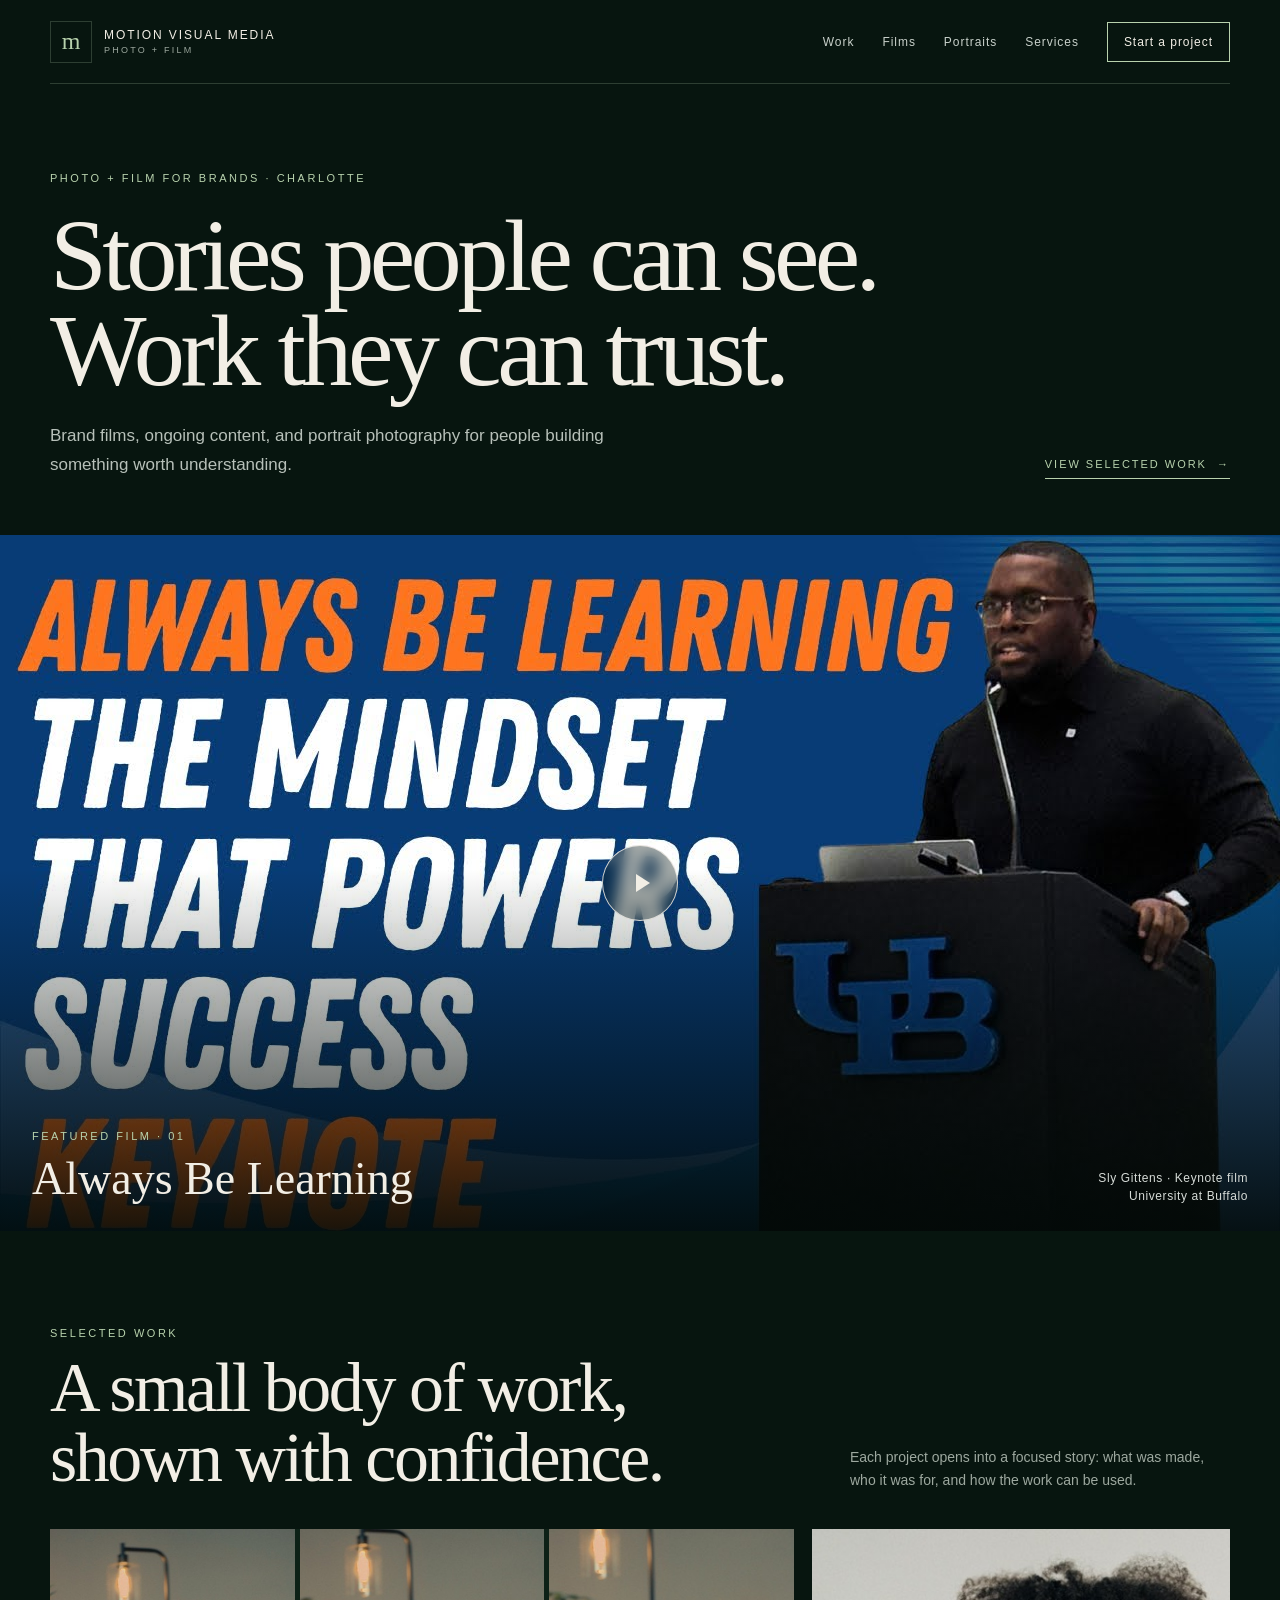
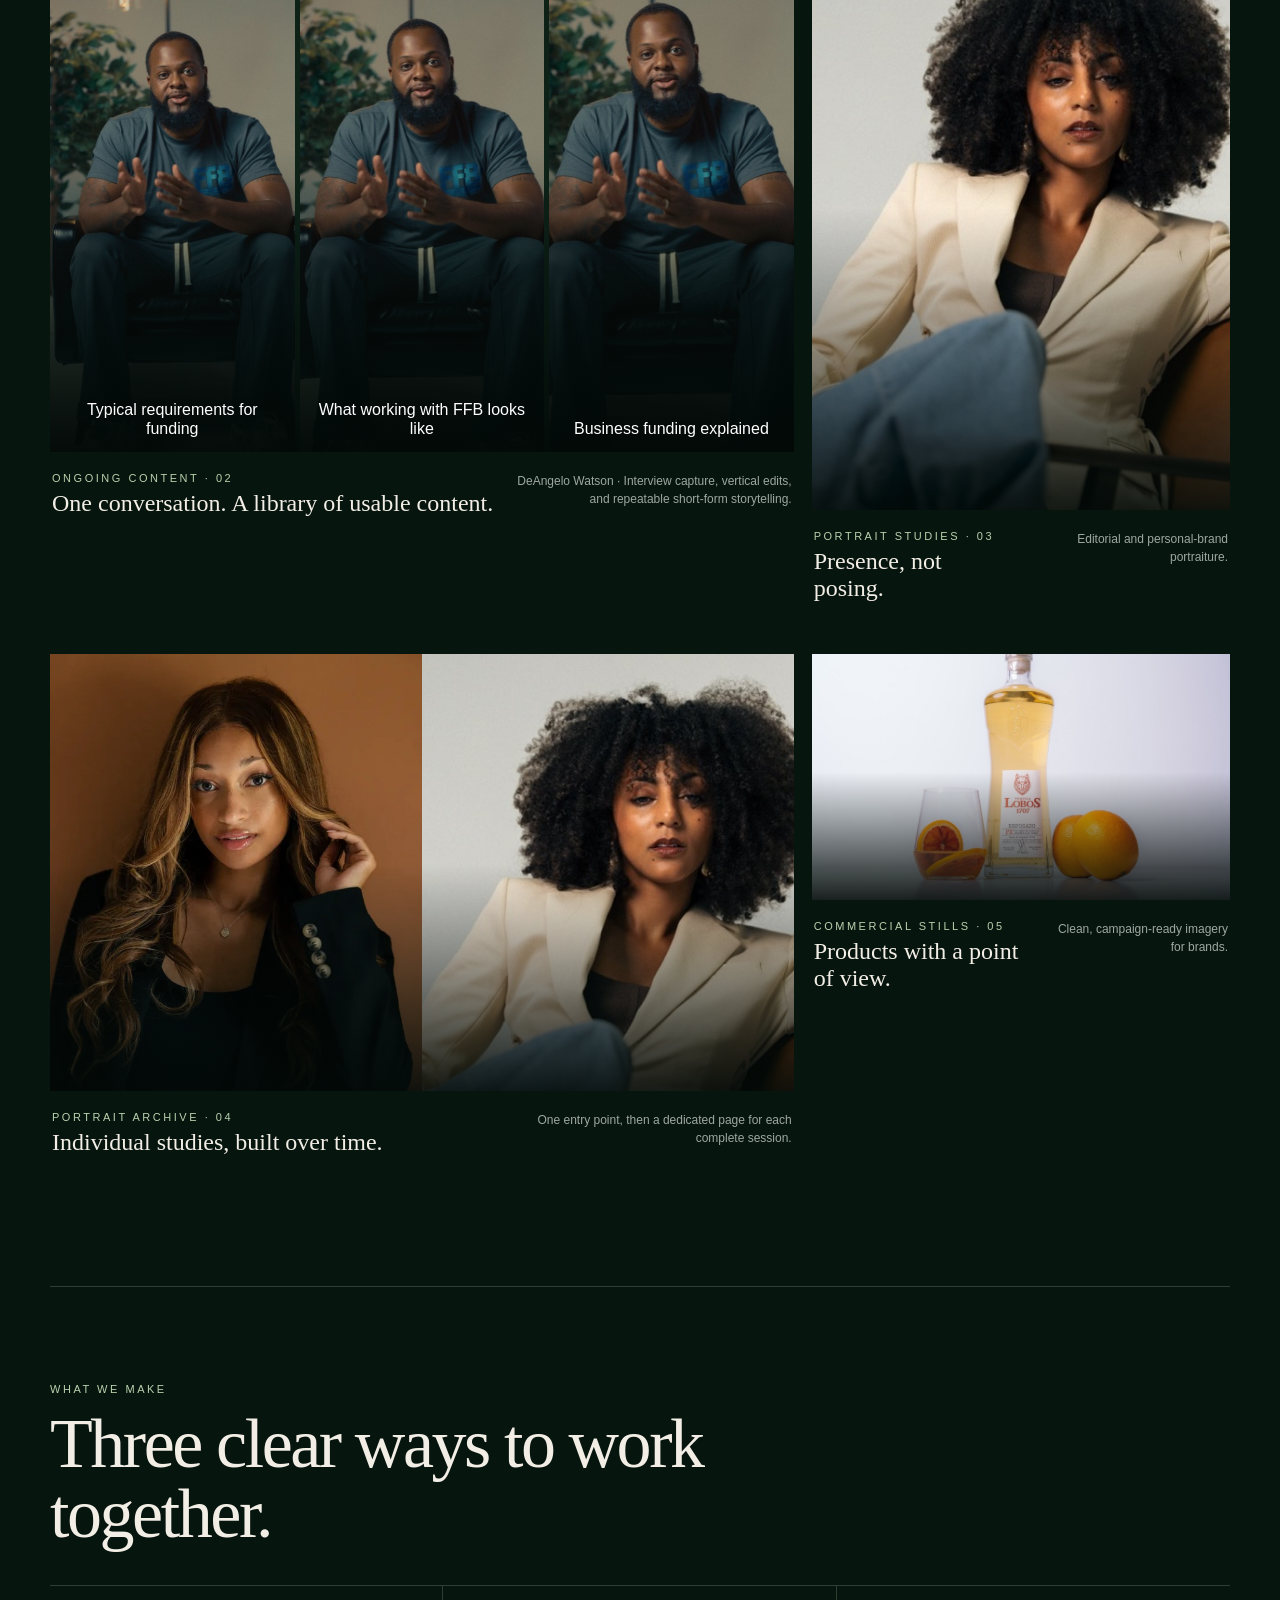
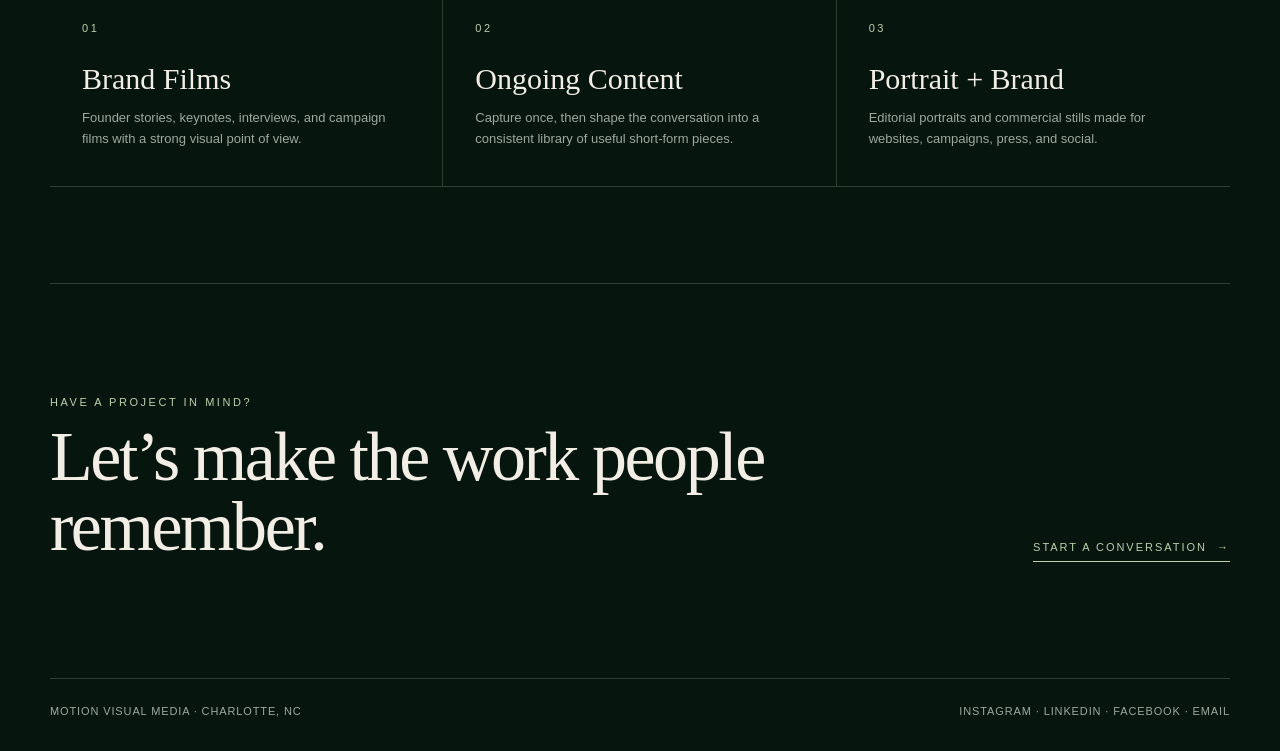
==== focused-homepage-preview/index.html @ 2c81a567 "Add focused homepage preview" ====
<!doctype html>
<html lang="en">
<head>
  <meta charset="utf-8">
  <meta name="viewport" content="width=device-width, initial-scale=1">
  <meta name="robots" content="noindex, nofollow">
  <title>Motion Visual Media — Focused Homepage Preview</title>
  <style>html,body{margin:0;background:#07150f}body{min-width:320px}</style>
</head>
<body>
<div id="mvm-focus-mockup">
  <style>
    #mvm-focus-mockup {
      --mvm-ink: #f2eee5;
      --mvm-forest: #07150f;
      --mvm-forest-soft: #0d2117;
      --mvm-mint: #b8d2ad;
      --mvm-line: rgba(184, 210, 173, 0.22);
      --mvm-muted: #9da89f;
      --mvm-black: #020907;
      --mvm-serif: Georgia, 'Times New Roman', serif;
      --mvm-sans: Inter, ui-sans-serif, -apple-system, BlinkMacSystemFont, 'Segoe UI', sans-serif;
      color: var(--mvm-ink);
      background: var(--mvm-forest);
      font-family: var(--mvm-sans);
      width: 100%;
      overflow: hidden;
    }

    #mvm-focus-mockup * { box-sizing: border-box; }
    #mvm-focus-mockup a { color: inherit; text-decoration: none; }
    #mvm-focus-mockup img { display: block; width: 100%; height: 100%; object-fit: cover; }

    #mvm-focus-mockup .mvm-shell {
      width: min(1180px, calc(100% - 48px));
      margin: 0 auto;
    }

    #mvm-focus-mockup .mvm-nav {
      min-height: 84px;
      display: flex;
      align-items: center;
      justify-content: space-between;
      gap: 24px;
      border-bottom: 1px solid var(--mvm-line);
    }

    #mvm-focus-mockup .mvm-logo {
      display: flex;
      align-items: center;
      gap: 12px;
      min-width: 170px;
    }

    #mvm-focus-mockup .mvm-mark {
      width: 42px;
      height: 42px;
      border: 1px solid var(--mvm-line);
      display: grid;
      place-items: center;
      font-family: var(--mvm-serif);
      font-size: 24px;
      color: var(--mvm-mint);
    }

    #mvm-focus-mockup .mvm-logo-copy strong,
    #mvm-focus-mockup .mvm-logo-copy span { display: block; }
    #mvm-focus-mockup .mvm-logo-copy strong { font-size: 12px; letter-spacing: 0.16em; font-weight: 500; }
    #mvm-focus-mockup .mvm-logo-copy span { margin-top: 3px; color: var(--mvm-muted); font-size: 9px; letter-spacing: 0.25em; }

    #mvm-focus-mockup .mvm-links {
      display: flex;
      align-items: center;
      gap: 28px;
      color: #c8d0ca;
      font-size: 12px;
      letter-spacing: 0.08em;
    }

    #mvm-focus-mockup .mvm-start {
      border: 1px solid var(--mvm-mint);
      padding: 12px 16px;
      color: var(--mvm-ink);
    }

    #mvm-focus-mockup .mvm-hero {
      padding: 88px 0 56px;
    }

    #mvm-focus-mockup .mvm-kicker,
    #mvm-focus-mockup .mvm-number,
    #mvm-focus-mockup .mvm-label {
      color: var(--mvm-mint);
      text-transform: uppercase;
      letter-spacing: 0.23em;
      font-size: 11px;
      font-weight: 500;
    }

    #mvm-focus-mockup .mvm-hero h1 {
      max-width: 900px;
      margin: 24px 0 24px;
      font-family: var(--mvm-serif);
      font-size: clamp(54px, 8vw, 108px);
      line-height: 0.93;
      letter-spacing: -0.045em;
      font-weight: 400;
    }

    #mvm-focus-mockup .mvm-hero-bottom {
      display: flex;
      justify-content: space-between;
      align-items: end;
      gap: 36px;
    }

    #mvm-focus-mockup .mvm-hero p {
      max-width: 610px;
      margin: 0;
      color: #b7c0b9;
      font-size: 17px;
      line-height: 1.65;
    }

    #mvm-focus-mockup .mvm-text-link {
      flex: 0 0 auto;
      padding: 12px 0 8px;
      border-bottom: 1px solid var(--mvm-mint);
      color: var(--mvm-mint);
      text-transform: uppercase;
      letter-spacing: 0.18em;
      font-size: 11px;
    }

    #mvm-focus-mockup .mvm-feature {
      display: block;
      position: relative;
      aspect-ratio: 16 / 8.7;
      min-height: 360px;
      overflow: hidden;
      background: var(--mvm-black);
    }

    #mvm-focus-mockup .mvm-feature::after,
    #mvm-focus-mockup .mvm-work-image::after {
      content: '';
      position: absolute;
      inset: 0;
      background: linear-gradient(180deg, transparent 48%, rgba(2, 9, 7, 0.9) 100%);
      pointer-events: none;
    }

    #mvm-focus-mockup .mvm-feature img { object-position: center; }
    #mvm-focus-mockup .mvm-play {
      position: absolute;
      left: 50%;
      top: 50%;
      z-index: 2;
      transform: translate(-50%, -50%);
      width: 76px;
      height: 76px;
      border: 1px solid rgba(242, 238, 229, 0.85);
      border-radius: 50%;
      display: grid;
      place-items: center;
      background: rgba(7, 21, 15, 0.35);
      backdrop-filter: blur(8px);
    }

    #mvm-focus-mockup .mvm-play span {
      width: 0;
      height: 0;
      margin-left: 5px;
      border-top: 9px solid transparent;
      border-bottom: 9px solid transparent;
      border-left: 14px solid var(--mvm-ink);
    }

    #mvm-focus-mockup .mvm-feature-caption {
      position: absolute;
      z-index: 2;
      left: 32px;
      right: 32px;
      bottom: 26px;
      display: flex;
      align-items: end;
      justify-content: space-between;
      gap: 20px;
    }

    #mvm-focus-mockup .mvm-feature-caption h2 {
      margin: 8px 0 0;
      font-family: var(--mvm-serif);
      font-size: clamp(28px, 4vw, 46px);
      font-weight: 400;
    }

    #mvm-focus-mockup .mvm-feature-caption p {
      max-width: 300px;
      margin: 0;
      text-align: right;
      color: #d6dbd7;
      font-size: 12px;
      line-height: 1.5;
      letter-spacing: 0.05em;
    }

    #mvm-focus-mockup .mvm-section {
      padding: 96px 0;
      border-bottom: 1px solid var(--mvm-line);
    }

    #mvm-focus-mockup .mvm-section-head {
      display: flex;
      align-items: end;
      justify-content: space-between;
      gap: 28px;
      margin-bottom: 36px;
    }

    #mvm-focus-mockup .mvm-section-head h2,
    #mvm-focus-mockup .mvm-cta h2 {
      margin: 14px 0 0;
      max-width: 720px;
      font-family: var(--mvm-serif);
      font-size: clamp(38px, 6vw, 70px);
      line-height: 1;
      letter-spacing: -0.035em;
      font-weight: 400;
    }

    #mvm-focus-mockup .mvm-section-head p {
      max-width: 380px;
      margin: 0;
      color: var(--mvm-muted);
      font-size: 14px;
      line-height: 1.65;
    }

    #mvm-focus-mockup .mvm-work-grid {
      display: grid;
      grid-template-columns: 1.28fr 0.72fr;
      gap: 18px;
    }

    #mvm-focus-mockup .mvm-work-item { min-width: 0; }
    #mvm-focus-mockup .mvm-work-image {
      position: relative;
      overflow: hidden;
      background: var(--mvm-forest-soft);
    }

    #mvm-focus-mockup .mvm-work-image--landscape { aspect-ratio: 1.42 / 1; }
    #mvm-focus-mockup .mvm-work-image--portrait { aspect-ratio: 0.72 / 1; }
    #mvm-focus-mockup .mvm-work-image--wide { aspect-ratio: 1.7 / 1; }
    #mvm-focus-mockup .mvm-work-image--pair { aspect-ratio: 1.7 / 1; }

    #mvm-focus-mockup .mvm-work-meta {
      display: flex;
      justify-content: space-between;
      align-items: start;
      gap: 18px;
      padding: 16px 2px 34px;
    }

    #mvm-focus-mockup .mvm-work-meta h3 {
      margin: 4px 0 0;
      font-family: var(--mvm-serif);
      font-size: 24px;
      font-weight: 400;
    }

    #mvm-focus-mockup .mvm-work-meta p {
      max-width: 280px;
      margin: 4px 0 0;
      color: var(--mvm-muted);
      text-align: right;
      font-size: 12px;
      line-height: 1.5;
    }

    #mvm-focus-mockup .mvm-shorts {
      position: absolute;
      inset: 0;
      display: grid;
      grid-template-columns: repeat(3, 1fr);
      gap: 5px;
    }

    #mvm-focus-mockup .mvm-short {
      position: relative;
      overflow: hidden;
    }

    #mvm-focus-mockup .mvm-short:nth-child(1) img { object-position: 42% center; }
    #mvm-focus-mockup .mvm-short:nth-child(2) img { object-position: 55% center; transform: scale(1.08); }
    #mvm-focus-mockup .mvm-short:nth-child(3) img { object-position: 67% center; transform: scale(1.18); }
    #mvm-focus-mockup .mvm-short::after {
      content: '';
      position: absolute;
      inset: 0;
      background: linear-gradient(180deg, transparent 42%, rgba(2, 9, 7, 0.82));
    }

    #mvm-focus-mockup .mvm-short span {
      position: absolute;
      z-index: 2;
      left: 12px;
      right: 12px;
      bottom: 14px;
      color: #fff;
      font-size: clamp(10px, 1.4vw, 16px);
      line-height: 1.15;
      font-weight: 500;
      text-align: center;
    }

    #mvm-focus-mockup .mvm-pair {
      display: grid;
      grid-template-columns: 1fr 1fr;
      height: 100%;
    }

    #mvm-focus-mockup .mvm-pair img:first-child { object-position: center 35%; }
    #mvm-focus-mockup .mvm-pair img:last-child { object-position: center 28%; }

    #mvm-focus-mockup .mvm-capabilities {
      display: grid;
      grid-template-columns: repeat(3, 1fr);
      border-top: 1px solid var(--mvm-line);
      border-bottom: 1px solid var(--mvm-line);
    }

    #mvm-focus-mockup .mvm-capability {
      padding: 32px;
      min-height: 200px;
      border-right: 1px solid var(--mvm-line);
    }

    #mvm-focus-mockup .mvm-capability:last-child { border-right: 0; }
    #mvm-focus-mockup .mvm-capability h3 {
      margin: 26px 0 12px;
      font-family: var(--mvm-serif);
      font-size: 30px;
      font-weight: 400;
    }

    #mvm-focus-mockup .mvm-capability p {
      margin: 0;
      color: var(--mvm-muted);
      font-size: 13px;
      line-height: 1.6;
    }

    #mvm-focus-mockup .mvm-cta {
      padding: 112px 0 116px;
      display: flex;
      justify-content: space-between;
      align-items: end;
      gap: 36px;
    }

    #mvm-focus-mockup .mvm-footer {
      border-top: 1px solid var(--mvm-line);
      padding: 26px 0 34px;
      display: flex;
      justify-content: space-between;
      gap: 24px;
      color: var(--mvm-muted);
      font-size: 11px;
      letter-spacing: 0.08em;
      text-transform: uppercase;
    }

    @media (max-width: 800px) {
      #mvm-focus-mockup .mvm-links a:not(.mvm-start) { display: none; }
      #mvm-focus-mockup .mvm-nav { min-height: 74px; }
      #mvm-focus-mockup .mvm-hero { padding-top: 64px; }
      #mvm-focus-mockup .mvm-hero-bottom,
      #mvm-focus-mockup .mvm-section-head,
      #mvm-focus-mockup .mvm-cta { align-items: start; flex-direction: column; }
      #mvm-focus-mockup .mvm-feature { min-height: 320px; }
      #mvm-focus-mockup .mvm-feature-caption { left: 22px; right: 22px; bottom: 20px; }
      #mvm-focus-mockup .mvm-feature-caption p { display: none; }
      #mvm-focus-mockup .mvm-work-grid { grid-template-columns: 1fr; }
      #mvm-focus-mockup .mvm-work-image--portrait { aspect-ratio: 1.25 / 1; }
      #mvm-focus-mockup .mvm-capabilities { grid-template-columns: 1fr; }
      #mvm-focus-mockup .mvm-capability { min-height: auto; border-right: 0; border-bottom: 1px solid var(--mvm-line); }
      #mvm-focus-mockup .mvm-capability:last-child { border-bottom: 0; }
    }

    @media (max-width: 480px) {
      #mvm-focus-mockup .mvm-shell { width: min(100% - 28px, 1180px); }
      #mvm-focus-mockup .mvm-logo-copy { display: none; }
      #mvm-focus-mockup .mvm-logo { min-width: 42px; }
      #mvm-focus-mockup .mvm-start { padding: 10px 12px; }
      #mvm-focus-mockup .mvm-hero { padding: 52px 0 40px; }
      #mvm-focus-mockup .mvm-hero h1 { font-size: 48px; }
      #mvm-focus-mockup .mvm-hero p { font-size: 15px; }
      #mvm-focus-mockup .mvm-feature { aspect-ratio: 16 / 10; min-height: 0; }
      #mvm-focus-mockup .mvm-feature img { object-position: center; }
      #mvm-focus-mockup .mvm-play { width: 60px; height: 60px; }
      #mvm-focus-mockup .mvm-section { padding: 70px 0; }
      #mvm-focus-mockup .mvm-section-head h2,
      #mvm-focus-mockup .mvm-cta h2 { font-size: 42px; }
      #mvm-focus-mockup .mvm-work-image--landscape,
      #mvm-focus-mockup .mvm-work-image--wide,
      #mvm-focus-mockup .mvm-work-image--pair,
      #mvm-focus-mockup .mvm-work-image--portrait { aspect-ratio: 4 / 5; }
      #mvm-focus-mockup .mvm-work-meta { display: block; }
      #mvm-focus-mockup .mvm-work-meta p { text-align: left; margin-top: 8px; }
      #mvm-focus-mockup .mvm-short span { left: 4px; right: 4px; bottom: 9px; font-size: 8px; }
      #mvm-focus-mockup .mvm-capability { padding: 26px 0; }
      #mvm-focus-mockup .mvm-cta { padding: 82px 0; }
      #mvm-focus-mockup .mvm-footer { flex-direction: column; }
    }
  </style>

  <header class="mvm-shell mvm-nav">
    <a class="mvm-logo" href="#" aria-label="Motion Visual Media home">
      <span class="mvm-mark">m</span>
      <span class="mvm-logo-copy"><strong>MOTION VISUAL MEDIA</strong><span>PHOTO + FILM</span></span>
    </a>
    <nav class="mvm-links" aria-label="Main navigation">
      <a href="#mvm-selected">Work</a>
      <a href="#mvm-selected">Films</a>
      <a href="#mvm-selected">Portraits</a>
      <a href="#mvm-capabilities">Services</a>
      <a class="mvm-start" href="#mvm-contact">Start a project</a>
    </nav>
  </header>

  <main>
    <section class="mvm-shell mvm-hero">
      <div class="mvm-kicker">Photo + film for brands &middot; Charlotte</div>
      <h1>Stories people can see. Work they can trust.</h1>
      <div class="mvm-hero-bottom">
        <p>Brand films, ongoing content, and portrait photography for people building something worth understanding.</p>
        <a class="mvm-text-link" href="#mvm-selected">View selected work&nbsp; &rarr;</a>
      </div>
    </section>

    <a class="mvm-feature" href="https://www.youtube.com/watch?v=DGGxadNG_oA" aria-label="Play Always Be Learning, a keynote film featuring Sly Gittens">
      <img src="sly-keynote.jpg" alt="Sly Gittens speaking at a University at Buffalo podium">
      <span class="mvm-play" aria-hidden="true"><span></span></span>
      <span class="mvm-feature-caption">
        <span><span class="mvm-label">Featured film &middot; 01</span><h2>Always Be Learning</h2></span>
        <p>Sly Gittens &middot; Keynote film<br>University at Buffalo</p>
      </span>
    </a>

    <section class="mvm-shell mvm-section" id="mvm-selected">
      <div class="mvm-section-head">
        <div><div class="mvm-kicker">Selected work</div><h2>A small body of work, shown with confidence.</h2></div>
        <p>Each project opens into a focused story: what was made, who it was for, and how the work can be used.</p>
      </div>

      <div class="mvm-work-grid">
        <article class="mvm-work-item">
          <div class="mvm-work-image mvm-work-image--landscape">
            <div class="mvm-shorts" aria-label="Three examples from an ongoing short-form content series">
              <div class="mvm-short"><img src="deangelo-content.jpg" alt="DeAngelo Watson in a filmed interview"><span>Typical requirements for funding</span></div>
              <div class="mvm-short"><img src="deangelo-content.jpg" alt="DeAngelo Watson in a close interview crop"><span>What working with FFB looks like</span></div>
              <div class="mvm-short"><img src="deangelo-content.jpg" alt="DeAngelo Watson in a second close interview crop"><span>Business funding explained</span></div>
            </div>
          </div>
          <div class="mvm-work-meta">
            <div><span class="mvm-number">Ongoing content &middot; 02</span><h3>One conversation. A library of usable content.</h3></div>
            <p>DeAngelo Watson &middot; Interview capture, vertical edits, and repeatable short-form storytelling.</p>
          </div>
        </article>

        <article class="mvm-work-item">
          <div class="mvm-work-image mvm-work-image--portrait"><img src="morgan-portrait.jpg" alt="Editorial portrait of Morgan in a cream blazer"></div>
          <div class="mvm-work-meta">
            <div><span class="mvm-number">Portrait studies &middot; 03</span><h3>Presence, not posing.</h3></div>
            <p>Editorial and personal-brand portraiture.</p>
          </div>
        </article>

        <article class="mvm-work-item">
          <div class="mvm-work-image mvm-work-image--pair">
            <div class="mvm-pair"><img src="sydney-portrait.jpg" alt="Editorial portrait study"><img src="morgan-portrait.jpg" alt="Personal-brand portrait study"></div>
          </div>
          <div class="mvm-work-meta">
            <div><span class="mvm-number">Portrait archive &middot; 04</span><h3>Individual studies, built over time.</h3></div>
            <p>One entry point, then a dedicated page for each complete session.</p>
          </div>
        </article>

        <article class="mvm-work-item">
          <div class="mvm-work-image mvm-work-image--wide"><img src="product-study.jpg" alt="Commercial product photography study"></div>
          <div class="mvm-work-meta">
            <div><span class="mvm-number">Commercial stills &middot; 05</span><h3>Products with a point of view.</h3></div>
            <p>Clean, campaign-ready imagery for brands.</p>
          </div>
        </article>
      </div>
    </section>

    <section class="mvm-shell mvm-section" id="mvm-capabilities">
      <div class="mvm-section-head">
        <div><div class="mvm-kicker">What we make</div><h2>Three clear ways to work together.</h2></div>
      </div>
      <div class="mvm-capabilities">
        <article class="mvm-capability"><span class="mvm-number">01</span><h3>Brand Films</h3><p>Founder stories, keynotes, interviews, and campaign films with a strong visual point of view.</p></article>
        <article class="mvm-capability"><span class="mvm-number">02</span><h3>Ongoing Content</h3><p>Capture once, then shape the conversation into a consistent library of useful short-form pieces.</p></article>
        <article class="mvm-capability"><span class="mvm-number">03</span><h3>Portrait + Brand</h3><p>Editorial portraits and commercial stills made for websites, campaigns, press, and social.</p></article>
      </div>
    </section>

    <section class="mvm-shell mvm-cta" id="mvm-contact">
      <div><div class="mvm-kicker">Have a project in mind?</div><h2>Let&rsquo;s make the work people remember.</h2></div>
      <a class="mvm-text-link" href="mailto:hello@motionvisualmedia.com">Start a conversation&nbsp; &rarr;</a>
    </section>
  </main>

  <footer class="mvm-shell mvm-footer">
    <span>Motion Visual Media &middot; Charlotte, NC</span>
    <span>Instagram &middot; LinkedIn &middot; Facebook &middot; Email</span>
  </footer>
</div>
</body>
</html>
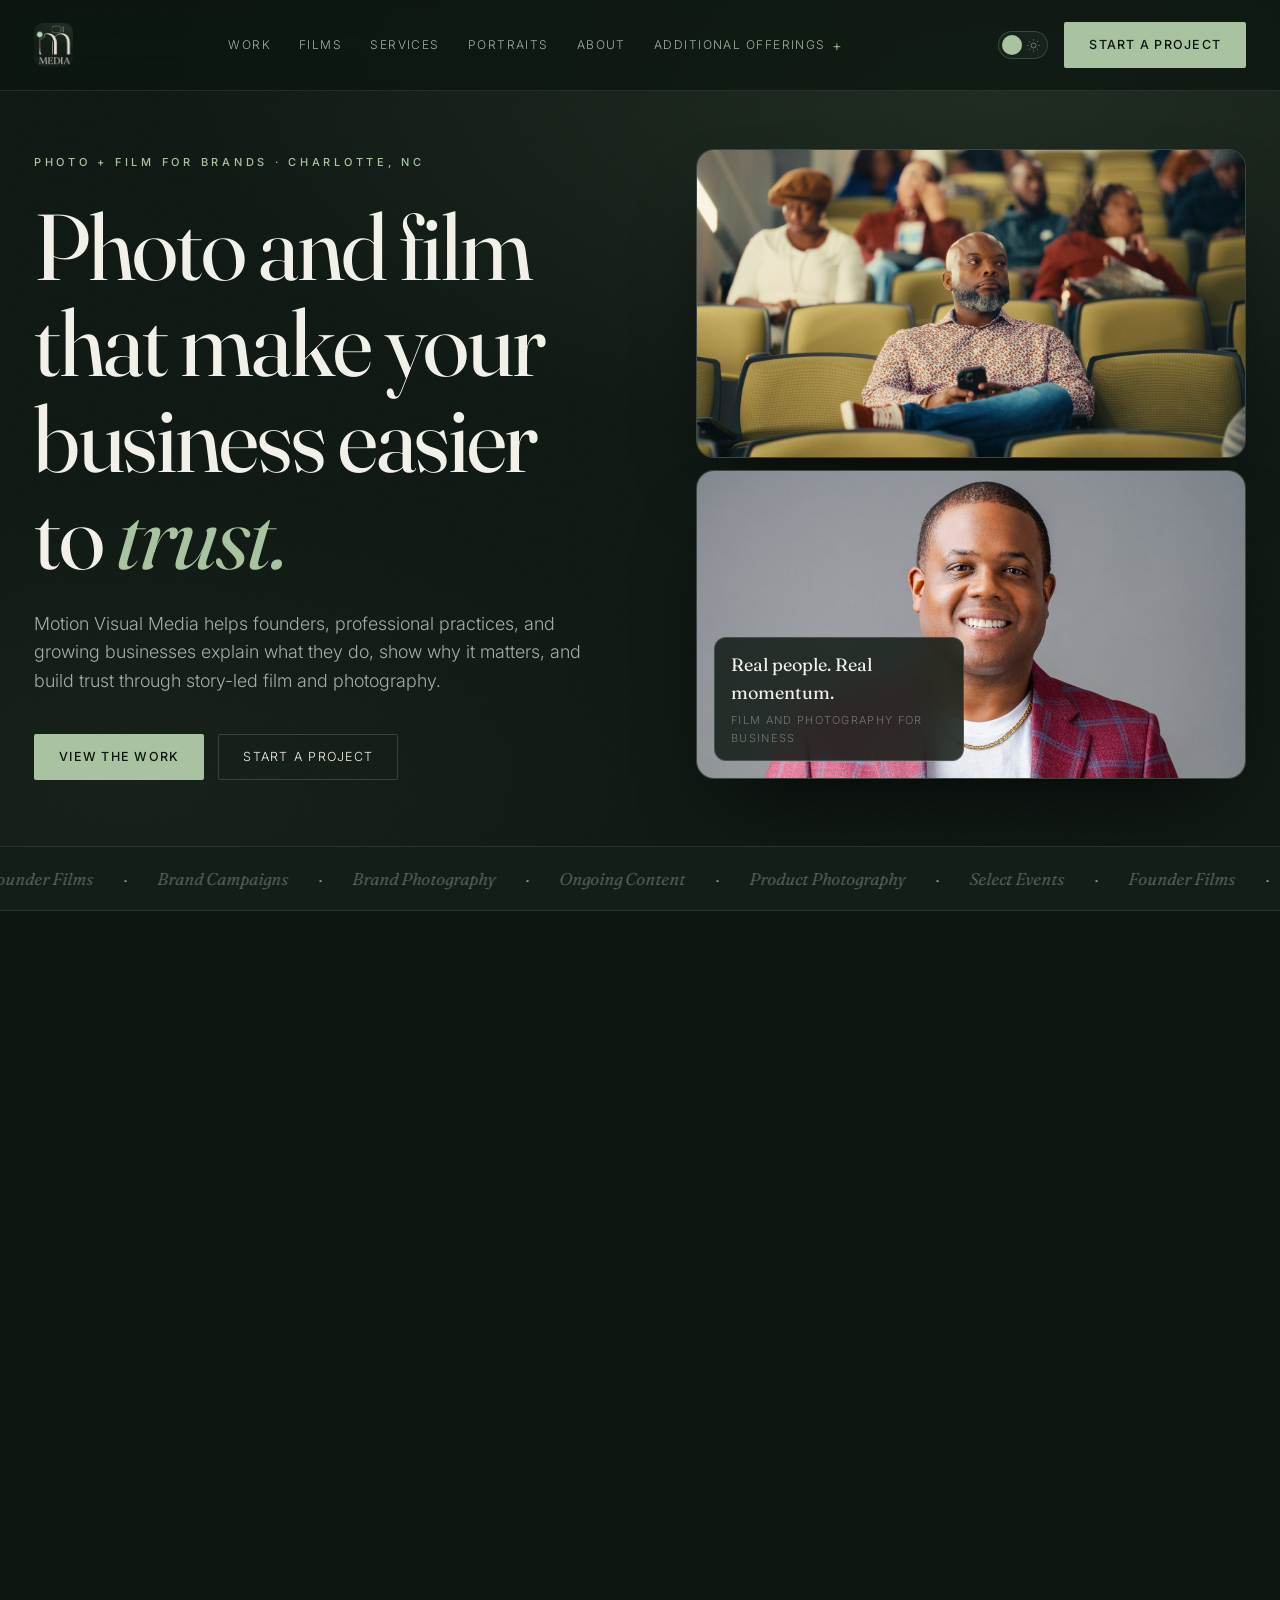
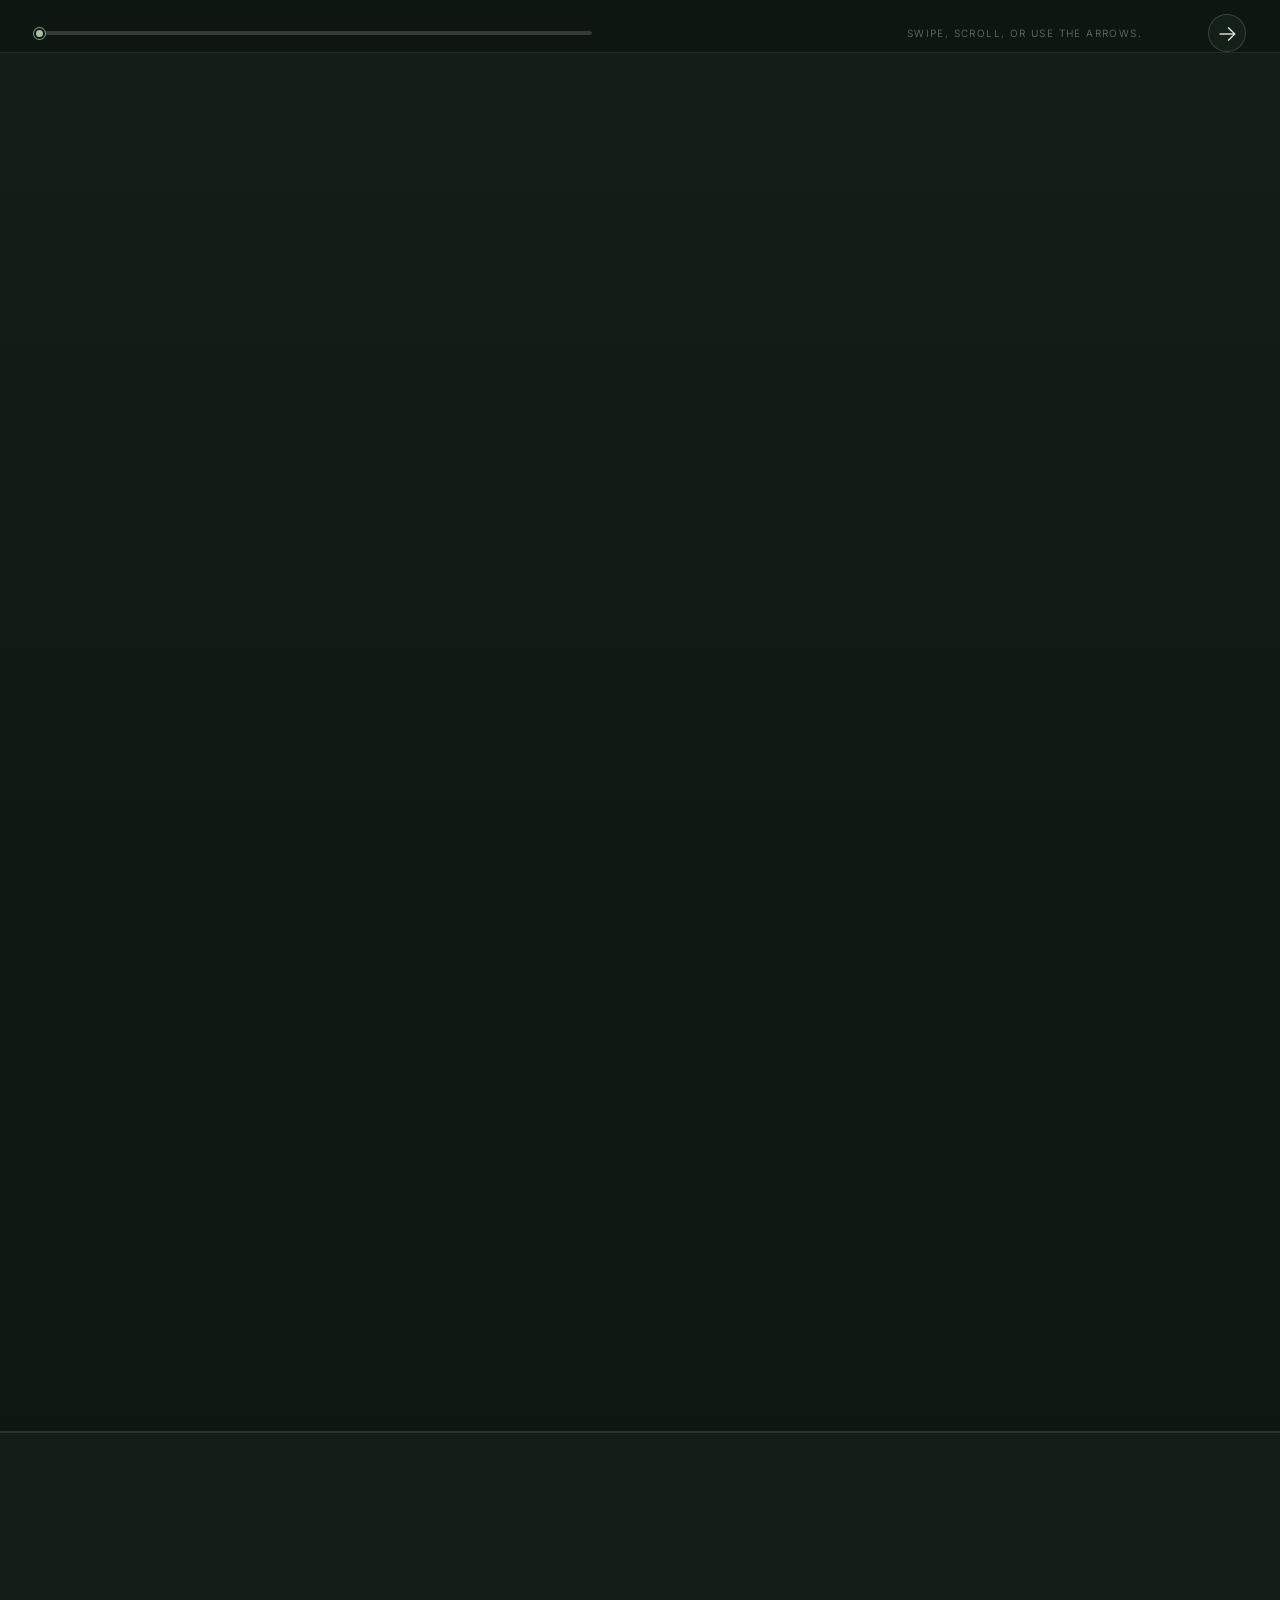
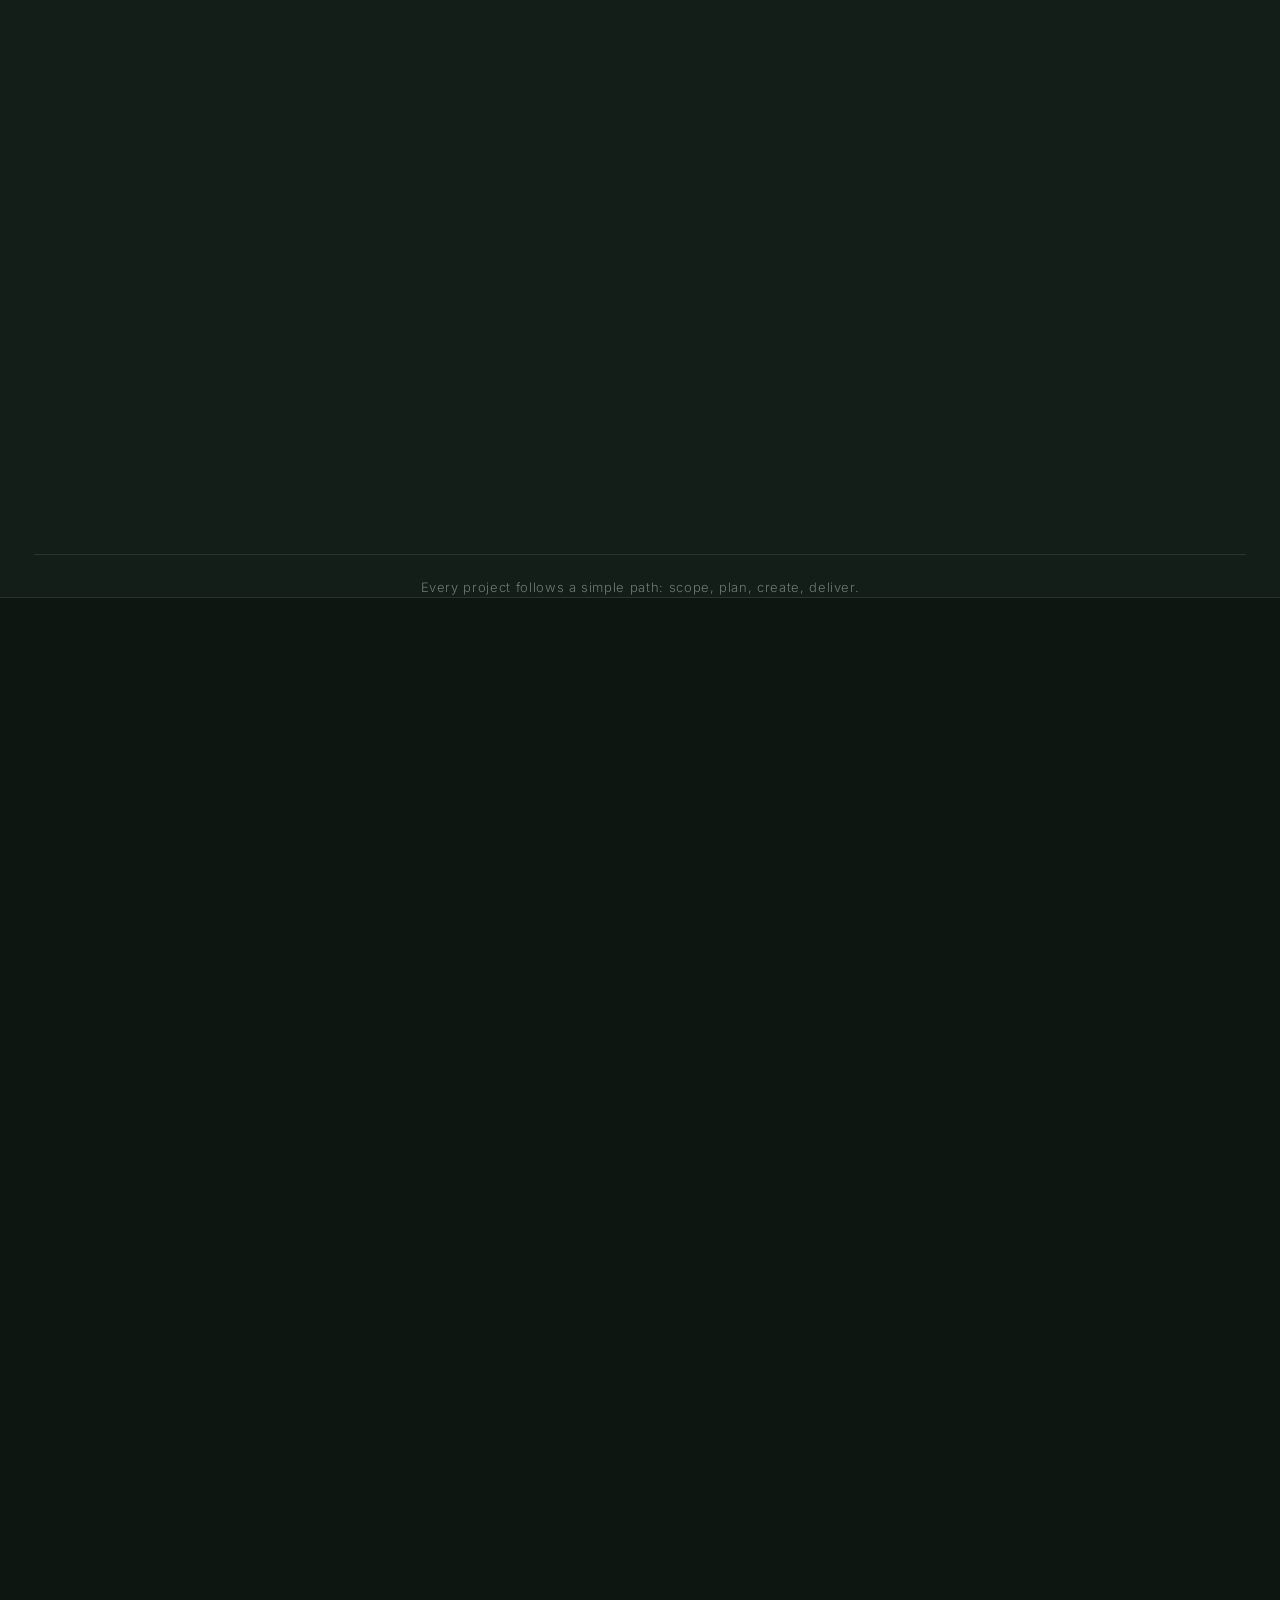
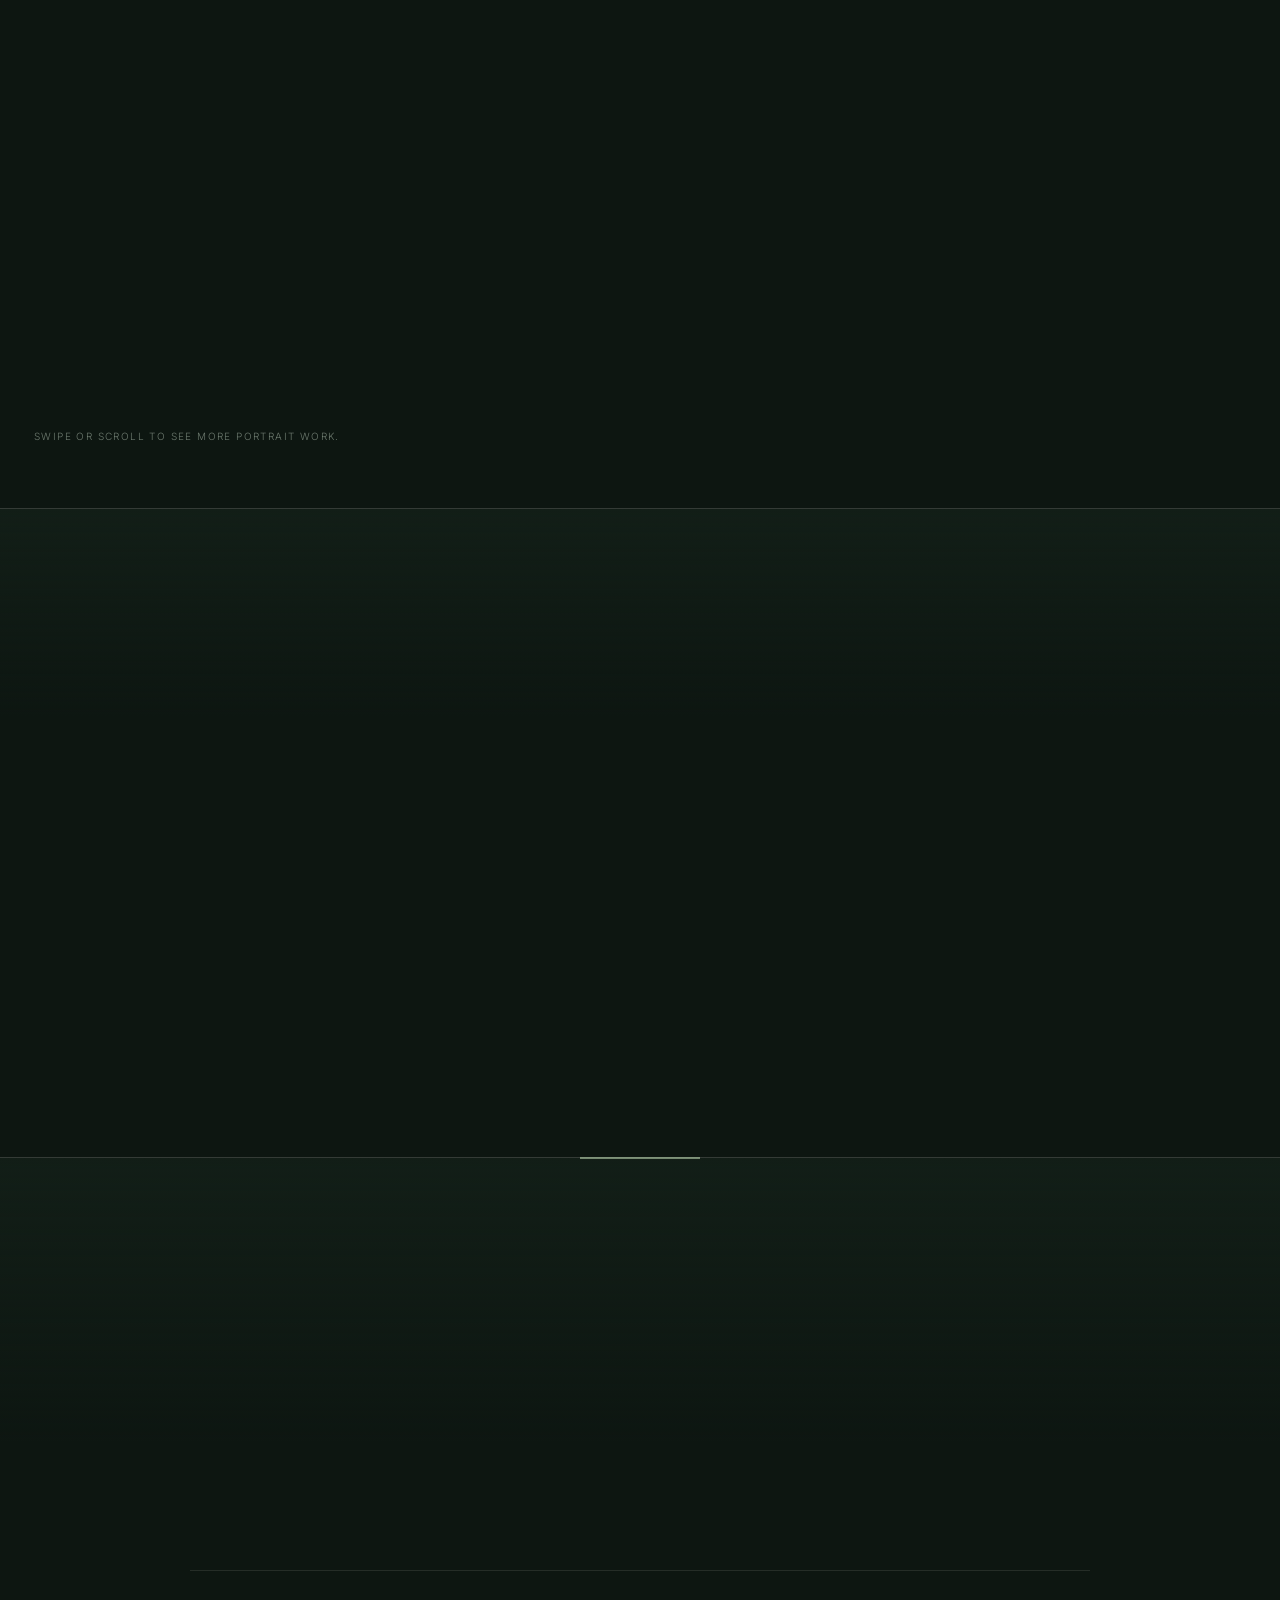
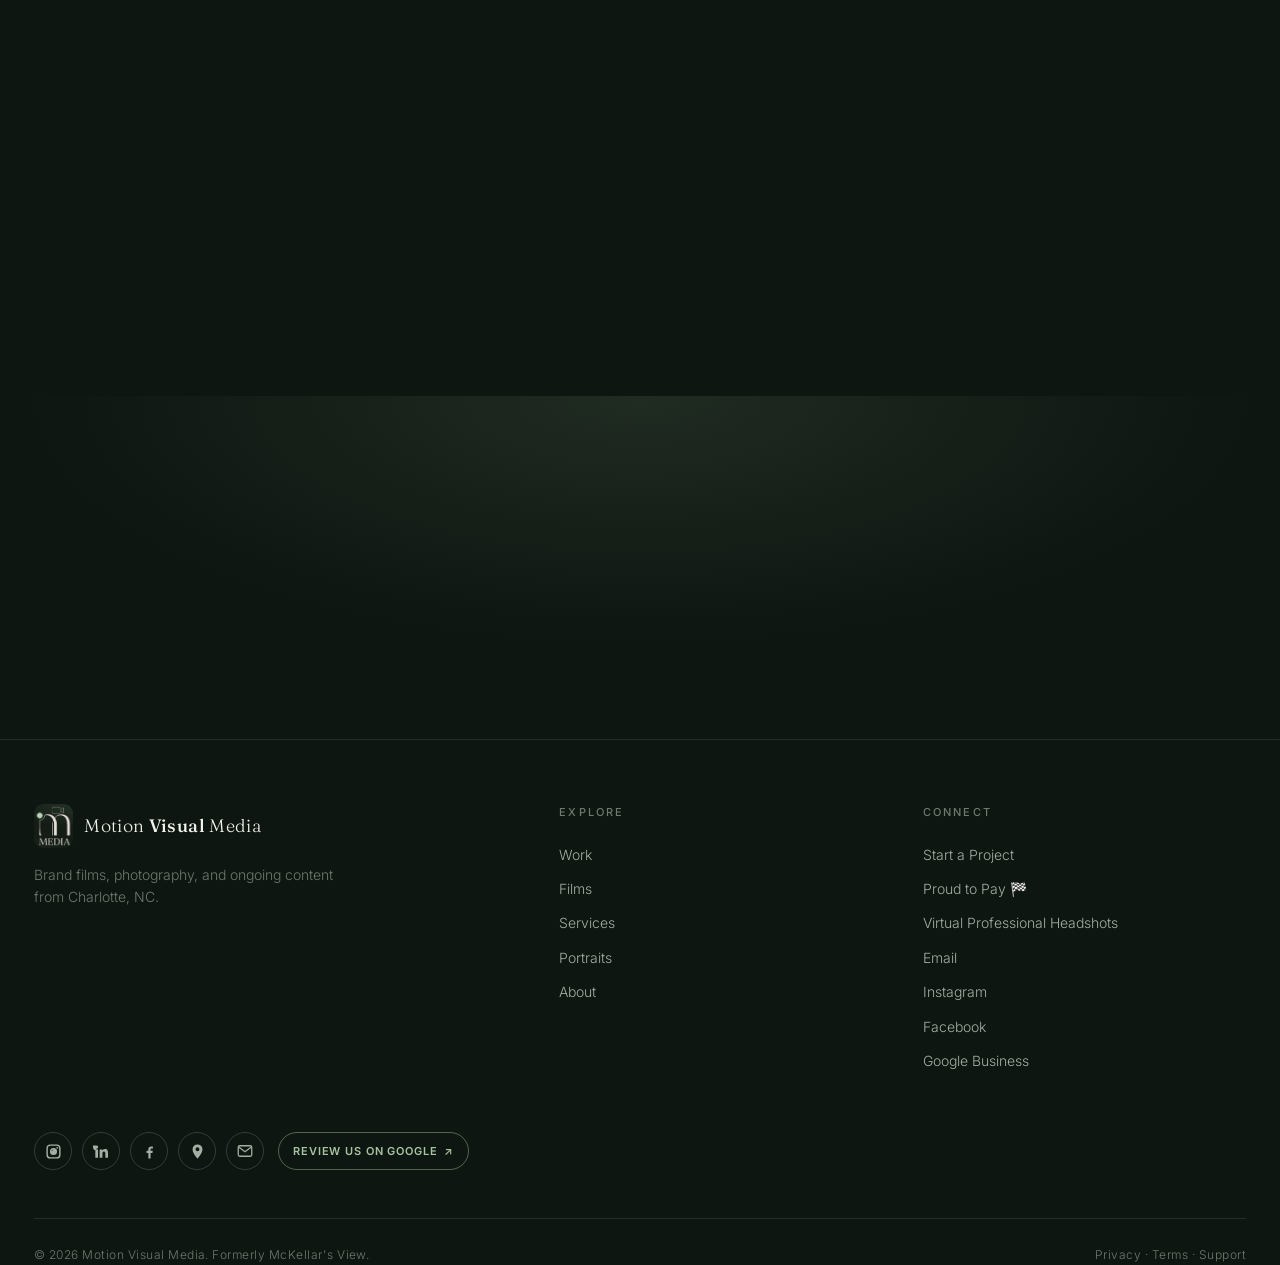
==== commit 9933904c: "Refine homepage preview around existing design" ====
--- a/focused-homepage-preview/index.html
+++ b/focused-homepage-preview/index.html
@@ -4,521 +4,10 @@
   <meta charset="utf-8">
   <meta name="viewport" content="width=device-width, initial-scale=1">
   <meta name="robots" content="noindex, nofollow">
-  <title>Motion Visual Media — Focused Homepage Preview</title>
-  <style>html,body{margin:0;background:#07150f}body{min-width:320px}</style>
+  <meta http-equiv="refresh" content="0; url=/">
+  <title>Opening the revised Motion Visual Media preview</title>
 </head>
 <body>
-<div id="mvm-focus-mockup">
-  <style>
-    #mvm-focus-mockup {
-      --mvm-ink: #f2eee5;
-      --mvm-forest: #07150f;
-      --mvm-forest-soft: #0d2117;
-      --mvm-mint: #b8d2ad;
-      --mvm-line: rgba(184, 210, 173, 0.22);
-      --mvm-muted: #9da89f;
-      --mvm-black: #020907;
-      --mvm-serif: Georgia, 'Times New Roman', serif;
-      --mvm-sans: Inter, ui-sans-serif, -apple-system, BlinkMacSystemFont, 'Segoe UI', sans-serif;
-      color: var(--mvm-ink);
-      background: var(--mvm-forest);
-      font-family: var(--mvm-sans);
-      width: 100%;
-      overflow: hidden;
-    }
-
-    #mvm-focus-mockup * { box-sizing: border-box; }
-    #mvm-focus-mockup a { color: inherit; text-decoration: none; }
-    #mvm-focus-mockup img { display: block; width: 100%; height: 100%; object-fit: cover; }
-
-    #mvm-focus-mockup .mvm-shell {
-      width: min(1180px, calc(100% - 48px));
-      margin: 0 auto;
-    }
-
-    #mvm-focus-mockup .mvm-nav {
-      min-height: 84px;
-      display: flex;
-      align-items: center;
-      justify-content: space-between;
-      gap: 24px;
-      border-bottom: 1px solid var(--mvm-line);
-    }
-
-    #mvm-focus-mockup .mvm-logo {
-      display: flex;
-      align-items: center;
-      gap: 12px;
-      min-width: 170px;
-    }
-
-    #mvm-focus-mockup .mvm-mark {
-      width: 42px;
-      height: 42px;
-      border: 1px solid var(--mvm-line);
-      display: grid;
-      place-items: center;
-      font-family: var(--mvm-serif);
-      font-size: 24px;
-      color: var(--mvm-mint);
-    }
-
-    #mvm-focus-mockup .mvm-logo-copy strong,
-    #mvm-focus-mockup .mvm-logo-copy span { display: block; }
-    #mvm-focus-mockup .mvm-logo-copy strong { font-size: 12px; letter-spacing: 0.16em; font-weight: 500; }
-    #mvm-focus-mockup .mvm-logo-copy span { margin-top: 3px; color: var(--mvm-muted); font-size: 9px; letter-spacing: 0.25em; }
-
-    #mvm-focus-mockup .mvm-links {
-      display: flex;
-      align-items: center;
-      gap: 28px;
-      color: #c8d0ca;
-      font-size: 12px;
-      letter-spacing: 0.08em;
-    }
-
-    #mvm-focus-mockup .mvm-start {
-      border: 1px solid var(--mvm-mint);
-      padding: 12px 16px;
-      color: var(--mvm-ink);
-    }
-
-    #mvm-focus-mockup .mvm-hero {
-      padding: 88px 0 56px;
-    }
-
-    #mvm-focus-mockup .mvm-kicker,
-    #mvm-focus-mockup .mvm-number,
-    #mvm-focus-mockup .mvm-label {
-      color: var(--mvm-mint);
-      text-transform: uppercase;
-      letter-spacing: 0.23em;
-      font-size: 11px;
-      font-weight: 500;
-    }
-
-    #mvm-focus-mockup .mvm-hero h1 {
-      max-width: 900px;
-      margin: 24px 0 24px;
-      font-family: var(--mvm-serif);
-      font-size: clamp(54px, 8vw, 108px);
-      line-height: 0.93;
-      letter-spacing: -0.045em;
-      font-weight: 400;
-    }
-
-    #mvm-focus-mockup .mvm-hero-bottom {
-      display: flex;
-      justify-content: space-between;
-      align-items: end;
-      gap: 36px;
-    }
-
-    #mvm-focus-mockup .mvm-hero p {
-      max-width: 610px;
-      margin: 0;
-      color: #b7c0b9;
-      font-size: 17px;
-      line-height: 1.65;
-    }
-
-    #mvm-focus-mockup .mvm-text-link {
-      flex: 0 0 auto;
-      padding: 12px 0 8px;
-      border-bottom: 1px solid var(--mvm-mint);
-      color: var(--mvm-mint);
-      text-transform: uppercase;
-      letter-spacing: 0.18em;
-      font-size: 11px;
-    }
-
-    #mvm-focus-mockup .mvm-feature {
-      display: block;
-      position: relative;
-      aspect-ratio: 16 / 8.7;
-      min-height: 360px;
-      overflow: hidden;
-      background: var(--mvm-black);
-    }
-
-    #mvm-focus-mockup .mvm-feature::after,
-    #mvm-focus-mockup .mvm-work-image::after {
-      content: '';
-      position: absolute;
-      inset: 0;
-      background: linear-gradient(180deg, transparent 48%, rgba(2, 9, 7, 0.9) 100%);
-      pointer-events: none;
-    }
-
-    #mvm-focus-mockup .mvm-feature img { object-position: center; }
-    #mvm-focus-mockup .mvm-play {
-      position: absolute;
-      left: 50%;
-      top: 50%;
-      z-index: 2;
-      transform: translate(-50%, -50%);
-      width: 76px;
-      height: 76px;
-      border: 1px solid rgba(242, 238, 229, 0.85);
-      border-radius: 50%;
-      display: grid;
-      place-items: center;
-      background: rgba(7, 21, 15, 0.35);
-      backdrop-filter: blur(8px);
-    }
-
-    #mvm-focus-mockup .mvm-play span {
-      width: 0;
-      height: 0;
-      margin-left: 5px;
-      border-top: 9px solid transparent;
-      border-bottom: 9px solid transparent;
-      border-left: 14px solid var(--mvm-ink);
-    }
-
-    #mvm-focus-mockup .mvm-feature-caption {
-      position: absolute;
-      z-index: 2;
-      left: 32px;
-      right: 32px;
-      bottom: 26px;
-      display: flex;
-      align-items: end;
-      justify-content: space-between;
-      gap: 20px;
-    }
-
-    #mvm-focus-mockup .mvm-feature-caption h2 {
-      margin: 8px 0 0;
-      font-family: var(--mvm-serif);
-      font-size: clamp(28px, 4vw, 46px);
-      font-weight: 400;
-    }
-
-    #mvm-focus-mockup .mvm-feature-caption p {
-      max-width: 300px;
-      margin: 0;
-      text-align: right;
-      color: #d6dbd7;
-      font-size: 12px;
-      line-height: 1.5;
-      letter-spacing: 0.05em;
-    }
-
-    #mvm-focus-mockup .mvm-section {
-      padding: 96px 0;
-      border-bottom: 1px solid var(--mvm-line);
-    }
-
-    #mvm-focus-mockup .mvm-section-head {
-      display: flex;
-      align-items: end;
-      justify-content: space-between;
-      gap: 28px;
-      margin-bottom: 36px;
-    }
-
-    #mvm-focus-mockup .mvm-section-head h2,
-    #mvm-focus-mockup .mvm-cta h2 {
-      margin: 14px 0 0;
-      max-width: 720px;
-      font-family: var(--mvm-serif);
-      font-size: clamp(38px, 6vw, 70px);
-      line-height: 1;
-      letter-spacing: -0.035em;
-      font-weight: 400;
-    }
-
-    #mvm-focus-mockup .mvm-section-head p {
-      max-width: 380px;
-      margin: 0;
-      color: var(--mvm-muted);
-      font-size: 14px;
-      line-height: 1.65;
-    }
-
-    #mvm-focus-mockup .mvm-work-grid {
-      display: grid;
-      grid-template-columns: 1.28fr 0.72fr;
-      gap: 18px;
-    }
-
-    #mvm-focus-mockup .mvm-work-item { min-width: 0; }
-    #mvm-focus-mockup .mvm-work-image {
-      position: relative;
-      overflow: hidden;
-      background: var(--mvm-forest-soft);
-    }
-
-    #mvm-focus-mockup .mvm-work-image--landscape { aspect-ratio: 1.42 / 1; }
-    #mvm-focus-mockup .mvm-work-image--portrait { aspect-ratio: 0.72 / 1; }
-    #mvm-focus-mockup .mvm-work-image--wide { aspect-ratio: 1.7 / 1; }
-    #mvm-focus-mockup .mvm-work-image--pair { aspect-ratio: 1.7 / 1; }
-
-    #mvm-focus-mockup .mvm-work-meta {
-      display: flex;
-      justify-content: space-between;
-      align-items: start;
-      gap: 18px;
-      padding: 16px 2px 34px;
-    }
-
-    #mvm-focus-mockup .mvm-work-meta h3 {
-      margin: 4px 0 0;
-      font-family: var(--mvm-serif);
-      font-size: 24px;
-      font-weight: 400;
-    }
-
-    #mvm-focus-mockup .mvm-work-meta p {
-      max-width: 280px;
-      margin: 4px 0 0;
-      color: var(--mvm-muted);
-      text-align: right;
-      font-size: 12px;
-      line-height: 1.5;
-    }
-
-    #mvm-focus-mockup .mvm-shorts {
-      position: absolute;
-      inset: 0;
-      display: grid;
-      grid-template-columns: repeat(3, 1fr);
-      gap: 5px;
-    }
-
-    #mvm-focus-mockup .mvm-short {
-      position: relative;
-      overflow: hidden;
-    }
-
-    #mvm-focus-mockup .mvm-short:nth-child(1) img { object-position: 42% center; }
-    #mvm-focus-mockup .mvm-short:nth-child(2) img { object-position: 55% center; transform: scale(1.08); }
-    #mvm-focus-mockup .mvm-short:nth-child(3) img { object-position: 67% center; transform: scale(1.18); }
-    #mvm-focus-mockup .mvm-short::after {
-      content: '';
-      position: absolute;
-      inset: 0;
-      background: linear-gradient(180deg, transparent 42%, rgba(2, 9, 7, 0.82));
-    }
-
-    #mvm-focus-mockup .mvm-short span {
-      position: absolute;
-      z-index: 2;
-      left: 12px;
-      right: 12px;
-      bottom: 14px;
-      color: #fff;
-      font-size: clamp(10px, 1.4vw, 16px);
-      line-height: 1.15;
-      font-weight: 500;
-      text-align: center;
-    }
-
-    #mvm-focus-mockup .mvm-pair {
-      display: grid;
-      grid-template-columns: 1fr 1fr;
-      height: 100%;
-    }
-
-    #mvm-focus-mockup .mvm-pair img:first-child { object-position: center 35%; }
-    #mvm-focus-mockup .mvm-pair img:last-child { object-position: center 28%; }
-
-    #mvm-focus-mockup .mvm-capabilities {
-      display: grid;
-      grid-template-columns: repeat(3, 1fr);
-      border-top: 1px solid var(--mvm-line);
-      border-bottom: 1px solid var(--mvm-line);
-    }
-
-    #mvm-focus-mockup .mvm-capability {
-      padding: 32px;
-      min-height: 200px;
-      border-right: 1px solid var(--mvm-line);
-    }
-
-    #mvm-focus-mockup .mvm-capability:last-child { border-right: 0; }
-    #mvm-focus-mockup .mvm-capability h3 {
-      margin: 26px 0 12px;
-      font-family: var(--mvm-serif);
-      font-size: 30px;
-      font-weight: 400;
-    }
-
-    #mvm-focus-mockup .mvm-capability p {
-      margin: 0;
-      color: var(--mvm-muted);
-      font-size: 13px;
-      line-height: 1.6;
-    }
-
-    #mvm-focus-mockup .mvm-cta {
-      padding: 112px 0 116px;
-      display: flex;
-      justify-content: space-between;
-      align-items: end;
-      gap: 36px;
-    }
-
-    #mvm-focus-mockup .mvm-footer {
-      border-top: 1px solid var(--mvm-line);
-      padding: 26px 0 34px;
-      display: flex;
-      justify-content: space-between;
-      gap: 24px;
-      color: var(--mvm-muted);
-      font-size: 11px;
-      letter-spacing: 0.08em;
-      text-transform: uppercase;
-    }
-
-    @media (max-width: 800px) {
-      #mvm-focus-mockup .mvm-links a:not(.mvm-start) { display: none; }
-      #mvm-focus-mockup .mvm-nav { min-height: 74px; }
-      #mvm-focus-mockup .mvm-hero { padding-top: 64px; }
-      #mvm-focus-mockup .mvm-hero-bottom,
-      #mvm-focus-mockup .mvm-section-head,
-      #mvm-focus-mockup .mvm-cta { align-items: start; flex-direction: column; }
-      #mvm-focus-mockup .mvm-feature { min-height: 320px; }
-      #mvm-focus-mockup .mvm-feature-caption { left: 22px; right: 22px; bottom: 20px; }
-      #mvm-focus-mockup .mvm-feature-caption p { display: none; }
-      #mvm-focus-mockup .mvm-work-grid { grid-template-columns: 1fr; }
-      #mvm-focus-mockup .mvm-work-image--portrait { aspect-ratio: 1.25 / 1; }
-      #mvm-focus-mockup .mvm-capabilities { grid-template-columns: 1fr; }
-      #mvm-focus-mockup .mvm-capability { min-height: auto; border-right: 0; border-bottom: 1px solid var(--mvm-line); }
-      #mvm-focus-mockup .mvm-capability:last-child { border-bottom: 0; }
-    }
-
-    @media (max-width: 480px) {
-      #mvm-focus-mockup .mvm-shell { width: min(100% - 28px, 1180px); }
-      #mvm-focus-mockup .mvm-logo-copy { display: none; }
-      #mvm-focus-mockup .mvm-logo { min-width: 42px; }
-      #mvm-focus-mockup .mvm-start { padding: 10px 12px; }
-      #mvm-focus-mockup .mvm-hero { padding: 52px 0 40px; }
-      #mvm-focus-mockup .mvm-hero h1 { font-size: 48px; }
-      #mvm-focus-mockup .mvm-hero p { font-size: 15px; }
-      #mvm-focus-mockup .mvm-feature { aspect-ratio: 16 / 10; min-height: 0; }
-      #mvm-focus-mockup .mvm-feature img { object-position: center; }
-      #mvm-focus-mockup .mvm-play { width: 60px; height: 60px; }
-      #mvm-focus-mockup .mvm-section { padding: 70px 0; }
-      #mvm-focus-mockup .mvm-section-head h2,
-      #mvm-focus-mockup .mvm-cta h2 { font-size: 42px; }
-      #mvm-focus-mockup .mvm-work-image--landscape,
-      #mvm-focus-mockup .mvm-work-image--wide,
-      #mvm-focus-mockup .mvm-work-image--pair,
-      #mvm-focus-mockup .mvm-work-image--portrait { aspect-ratio: 4 / 5; }
-      #mvm-focus-mockup .mvm-work-meta { display: block; }
-      #mvm-focus-mockup .mvm-work-meta p { text-align: left; margin-top: 8px; }
-      #mvm-focus-mockup .mvm-short span { left: 4px; right: 4px; bottom: 9px; font-size: 8px; }
-      #mvm-focus-mockup .mvm-capability { padding: 26px 0; }
-      #mvm-focus-mockup .mvm-cta { padding: 82px 0; }
-      #mvm-focus-mockup .mvm-footer { flex-direction: column; }
-    }
-  </style>
-
-  <header class="mvm-shell mvm-nav">
-    <a class="mvm-logo" href="#" aria-label="Motion Visual Media home">
-      <span class="mvm-mark">m</span>
-      <span class="mvm-logo-copy"><strong>MOTION VISUAL MEDIA</strong><span>PHOTO + FILM</span></span>
-    </a>
-    <nav class="mvm-links" aria-label="Main navigation">
-      <a href="#mvm-selected">Work</a>
-      <a href="#mvm-selected">Films</a>
-      <a href="#mvm-selected">Portraits</a>
-      <a href="#mvm-capabilities">Services</a>
-      <a class="mvm-start" href="#mvm-contact">Start a project</a>
-    </nav>
-  </header>
-
-  <main>
-    <section class="mvm-shell mvm-hero">
-      <div class="mvm-kicker">Photo + film for brands &middot; Charlotte</div>
-      <h1>Stories people can see. Work they can trust.</h1>
-      <div class="mvm-hero-bottom">
-        <p>Brand films, ongoing content, and portrait photography for people building something worth understanding.</p>
-        <a class="mvm-text-link" href="#mvm-selected">View selected work&nbsp; &rarr;</a>
-      </div>
-    </section>
-
-    <a class="mvm-feature" href="https://www.youtube.com/watch?v=DGGxadNG_oA" aria-label="Play Always Be Learning, a keynote film featuring Sly Gittens">
-      <img src="sly-keynote.jpg" alt="Sly Gittens speaking at a University at Buffalo podium">
-      <span class="mvm-play" aria-hidden="true"><span></span></span>
-      <span class="mvm-feature-caption">
-        <span><span class="mvm-label">Featured film &middot; 01</span><h2>Always Be Learning</h2></span>
-        <p>Sly Gittens &middot; Keynote film<br>University at Buffalo</p>
-      </span>
-    </a>
-
-    <section class="mvm-shell mvm-section" id="mvm-selected">
-      <div class="mvm-section-head">
-        <div><div class="mvm-kicker">Selected work</div><h2>A small body of work, shown with confidence.</h2></div>
-        <p>Each project opens into a focused story: what was made, who it was for, and how the work can be used.</p>
-      </div>
-
-      <div class="mvm-work-grid">
-        <article class="mvm-work-item">
-          <div class="mvm-work-image mvm-work-image--landscape">
-            <div class="mvm-shorts" aria-label="Three examples from an ongoing short-form content series">
-              <div class="mvm-short"><img src="deangelo-content.jpg" alt="DeAngelo Watson in a filmed interview"><span>Typical requirements for funding</span></div>
-              <div class="mvm-short"><img src="deangelo-content.jpg" alt="DeAngelo Watson in a close interview crop"><span>What working with FFB looks like</span></div>
-              <div class="mvm-short"><img src="deangelo-content.jpg" alt="DeAngelo Watson in a second close interview crop"><span>Business funding explained</span></div>
-            </div>
-          </div>
-          <div class="mvm-work-meta">
-            <div><span class="mvm-number">Ongoing content &middot; 02</span><h3>One conversation. A library of usable content.</h3></div>
-            <p>DeAngelo Watson &middot; Interview capture, vertical edits, and repeatable short-form storytelling.</p>
-          </div>
-        </article>
-
-        <article class="mvm-work-item">
-          <div class="mvm-work-image mvm-work-image--portrait"><img src="morgan-portrait.jpg" alt="Editorial portrait of Morgan in a cream blazer"></div>
-          <div class="mvm-work-meta">
-            <div><span class="mvm-number">Portrait studies &middot; 03</span><h3>Presence, not posing.</h3></div>
-            <p>Editorial and personal-brand portraiture.</p>
-          </div>
-        </article>
-
-        <article class="mvm-work-item">
-          <div class="mvm-work-image mvm-work-image--pair">
-            <div class="mvm-pair"><img src="sydney-portrait.jpg" alt="Editorial portrait study"><img src="morgan-portrait.jpg" alt="Personal-brand portrait study"></div>
-          </div>
-          <div class="mvm-work-meta">
-            <div><span class="mvm-number">Portrait archive &middot; 04</span><h3>Individual studies, built over time.</h3></div>
-            <p>One entry point, then a dedicated page for each complete session.</p>
-          </div>
-        </article>
-
-        <article class="mvm-work-item">
-          <div class="mvm-work-image mvm-work-image--wide"><img src="product-study.jpg" alt="Commercial product photography study"></div>
-          <div class="mvm-work-meta">
-            <div><span class="mvm-number">Commercial stills &middot; 05</span><h3>Products with a point of view.</h3></div>
-            <p>Clean, campaign-ready imagery for brands.</p>
-          </div>
-        </article>
-      </div>
-    </section>
-
-    <section class="mvm-shell mvm-section" id="mvm-capabilities">
-      <div class="mvm-section-head">
-        <div><div class="mvm-kicker">What we make</div><h2>Three clear ways to work together.</h2></div>
-      </div>
-      <div class="mvm-capabilities">
-        <article class="mvm-capability"><span class="mvm-number">01</span><h3>Brand Films</h3><p>Founder stories, keynotes, interviews, and campaign films with a strong visual point of view.</p></article>
-        <article class="mvm-capability"><span class="mvm-number">02</span><h3>Ongoing Content</h3><p>Capture once, then shape the conversation into a consistent library of useful short-form pieces.</p></article>
-        <article class="mvm-capability"><span class="mvm-number">03</span><h3>Portrait + Brand</h3><p>Editorial portraits and commercial stills made for websites, campaigns, press, and social.</p></article>
-      </div>
-    </section>
-
-    <section class="mvm-shell mvm-cta" id="mvm-contact">
-      <div><div class="mvm-kicker">Have a project in mind?</div><h2>Let&rsquo;s make the work people remember.</h2></div>
-      <a class="mvm-text-link" href="mailto:hello@motionvisualmedia.com">Start a conversation&nbsp; &rarr;</a>
-    </section>
-  </main>
-
-  <footer class="mvm-shell mvm-footer">
-    <span>Motion Visual Media &middot; Charlotte, NC</span>
-    <span>Instagram &middot; LinkedIn &middot; Facebook &middot; Email</span>
-  </footer>
-</div>
+  <p><a href="/">Open the revised homepage preview</a></p>
 </body>
 </html>
